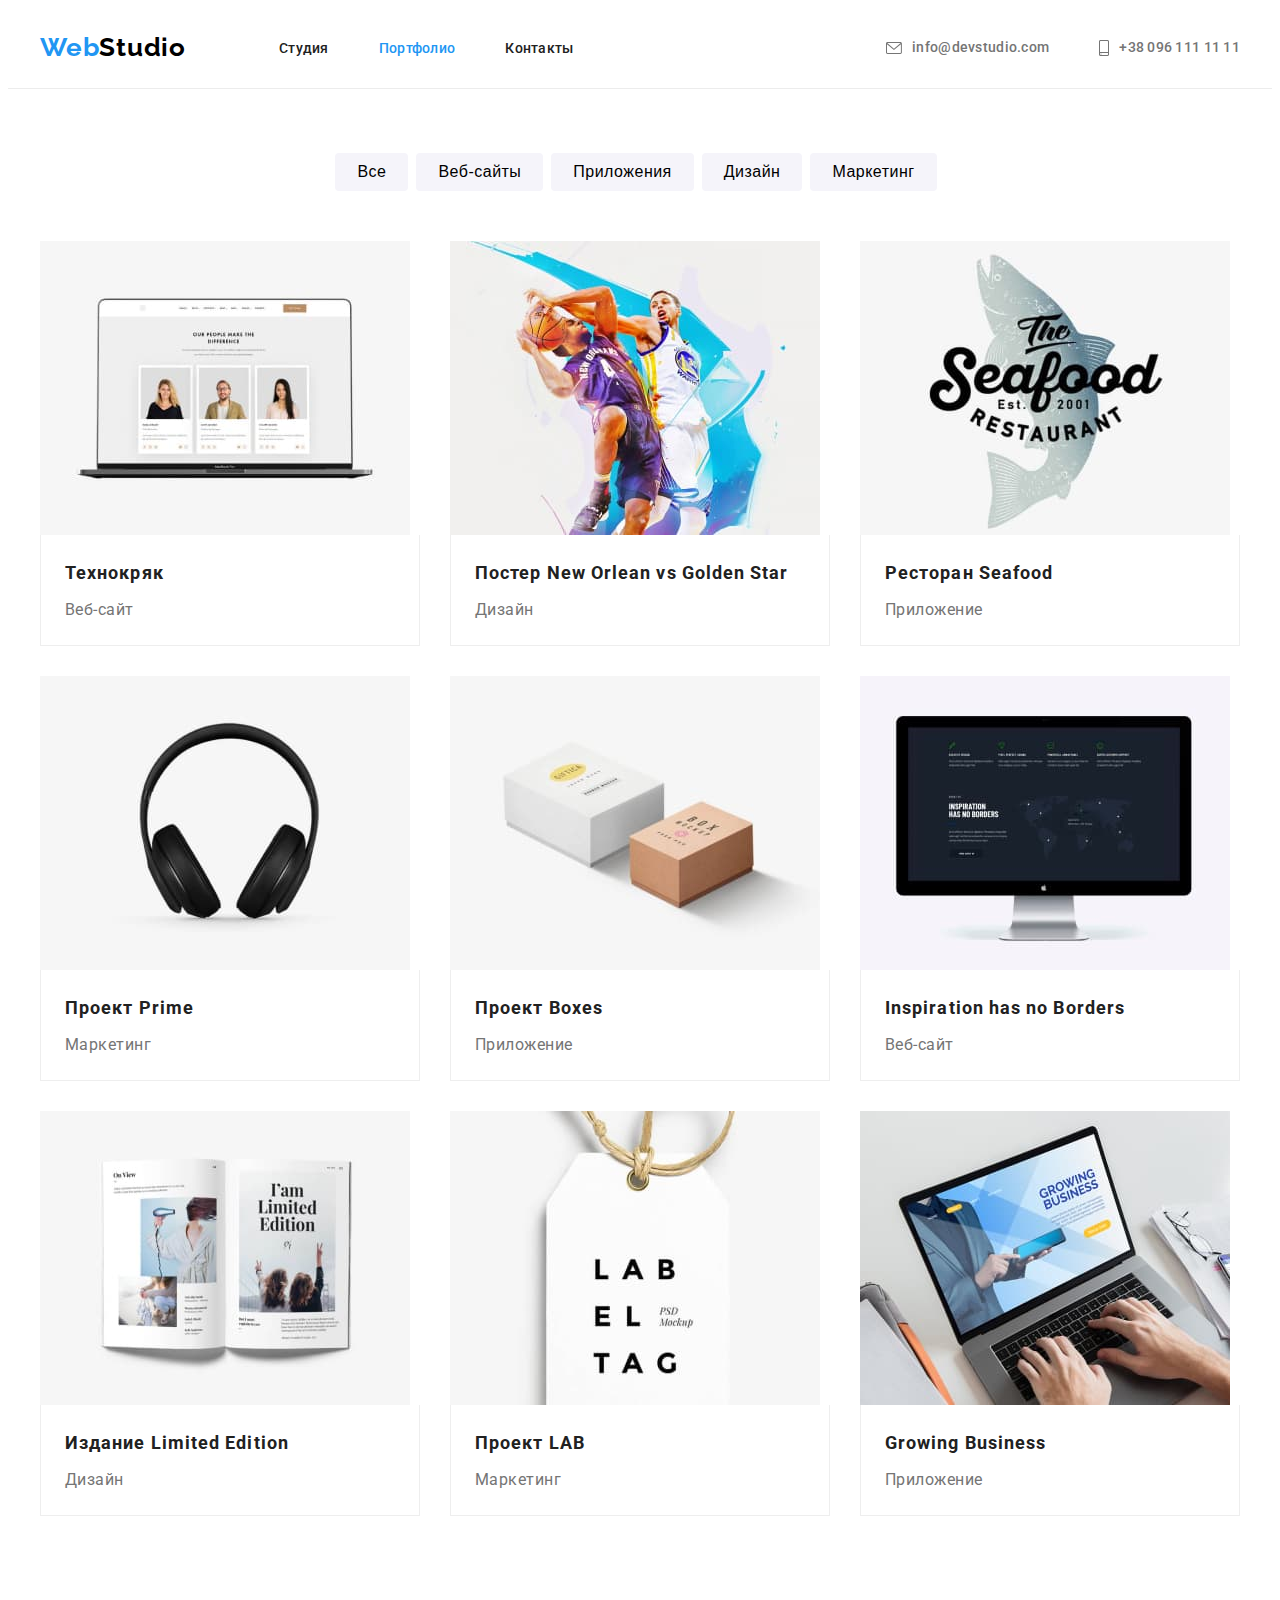
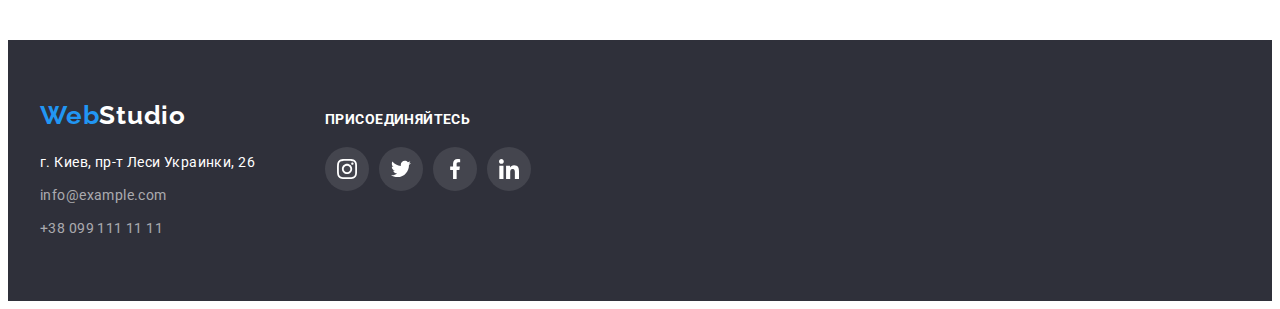
==== portfolio.html @ dc74ca8c "start" ====
<!DOCTYPE html>
<html lang="ru">
  <head>
    <meta charset="UTF-8" />
    <meta http-equiv="X-UA-Compatible" content="IE=edge" />
    <meta name="viewport" content="width=device-width, initial-scale=1.0" />
    <title>WebStudio</title>
    <link rel="preconnect" href="https://fonts.gstatic.com" />
    <link
      href="https://fonts.googleapis.com/css2?family=Raleway:wght@700&family=Roboto:wght@400;500;700;900&display=swap"
      rel="stylesheet"
    />
    <link
      rel="stylesheet"
      href="https://cdnjs.cloudflare.com/ajax/libs/modern-normalize/1.1.0/modern-normalize.min.css"
      integrity="sha512-wpPYUAdjBVSE4KJnH1VR1HeZfpl1ub8YT/NKx4PuQ5NmX2tKuGu6U/JRp5y+Y8XG2tV+wKQpNHVUX03MfMFn9Q=="
      crossorigin="anonymous"
      referrerpolicy="no-referrer"
    />
    <link rel="stylesheet" href="./css/styles.css" />
  </head>
  <body>
    <!--Header-->
    <header class="header">
      <div class="container header-container">
        <a class="logo link" href="./"> <span class="logo-part">Web</span>Studio</a>
        <nav class="navigation">
          <ul class="menu list">
            <li class="menu-item">
              <a class="menu-link link" href="./index.html">Студия</a>
            </li>
            <li class="menu-item">
              <a class="menu-link link current" href="./portfolio.html">Портфолио</a>
            </li>
            <li class="menu-item"><a class="menu-link link" href="">Контакты</a></li>
          </ul>
        </nav>
        <ul class="contacts list">
          <li class="contacts-item">
            <a class="contacts-link link" href="mailto:info@devstudio.com"
              ><svg class="icon-header" width="16" height="12">
                <use href="./images/icons.svg#icon-envelope"></use></svg
              >info@devstudio.com</a
            >
          </li>
          <li class="contacts-item">
            <a class="contacts-link link" href="tel:+380961111111"
              ><svg class="icon-header" width="10" height="16">
                <use href="./images/icons.svg#icon-smartphone"></use></svg
              >+38 096 111 11 11</a
            >
          </li>
        </ul>
      </div>
    </header>
    <!-- Main -->
    <main>
      <section class="portfolio section-portfolio">
        <div class="container">
          <h1 class="visually-hidden">Портфолио</h1>
          <ul class="portfolio-list list">
            <li class="portfolio-item">
              <button class="portfolio-button" type="button">Все</button>
            </li>
            <li class="portfolio-item">
              <button class="portfolio-button" type="button">Веб-сайты</button>
            </li>
            <li class="portfolio-item">
              <button class="portfolio-button" type="button">Приложения</button>
            </li>
            <li class="portfolio-item">
              <button class="portfolio-button" type="button">Дизайн</button>
            </li>
            <li class="portfolio-item">
              <button class="portfolio-button" type="button">Маркетинг</button>
            </li>
          </ul>
          <ul class="portfolio-jobs-list list">
            <li class="portfolio-jobs-item">
              <a class="portfolio-jobs-link link" href=""
                ><img
                  src="./images/portfolio/technocryk.jpg"
                  alt="Страница веб-сайта Технокряк"
                  width="370"
                  height="294"
                />
                <div class="portfolio-jobs-content">
                  <h2 class="portfolio-jobs-title">Технокряк</h2>
                  <p class="portfolio-jobs-text">Веб-сайт</p>
                </div>
              </a>
            </li>
            <li class="portfolio-jobs-item">
              <a class="portfolio-jobs-link link" href=""
                ><img
                  src="./images/portfolio/basketboll.jpg"
                  alt="Два баскетболиста в прыжке"
                  width="370"
                  height="294"
                />
                <div class="portfolio-jobs-content">
                  <h2 class="portfolio-jobs-title">
                    Постер <span lang="en">New Orlean vs Golden Star</span>
                  </h2>
                  <p class="portfolio-jobs-text">Дизайн</p>
                </div>
              </a>
            </li>
            <li class="portfolio-jobs-item">
              <a class="portfolio-jobs-link link" href=""
                ><img
                  src="./images/portfolio/restaurant.jpg"
                  alt="Логотип ресторана"
                  width="370"
                  height="294"
                />
                <div class="portfolio-jobs-content">
                  <h2 class="portfolio-jobs-title">Ресторан <span lang="en">Seafood</span></h2>
                  <p class="portfolio-jobs-text">Приложение</p>
                </div>
              </a>
            </li>
            <li class="portfolio-jobs-item">
              <a class="portfolio-jobs-link link" href=""
                ><img
                  src="./images/portfolio/headphones.jpg"
                  alt="Наушники"
                  width="370"
                  height="294"
                />
                <div class="portfolio-jobs-content">
                  <h2 class="portfolio-jobs-title">Проект <span lang="en">Prime</span></h2>
                  <p class="portfolio-jobs-text">Маркетинг</p>
                </div>
              </a>
            </li>
            <li class="portfolio-jobs-item">
              <a class="portfolio-jobs-link link" href=""
                ><img
                  src="./images/portfolio/boxes.jpg"
                  alt="Две коробки"
                  width="370"
                  height="294"
                />
                <div class="portfolio-jobs-content">
                  <h2 class="portfolio-jobs-title">Проект <span lang="en">Boxes</span></h2>
                  <p class="portfolio-jobs-text">Приложение</p>
                </div>
              </a>
            </li>
            <li class="portfolio-jobs-item">
              <a class="portfolio-jobs-link link" href=""
                ><img src="./images/portfolio/monitor.jpg" alt="Монитор" width="370" height="294" />
                <div class="portfolio-jobs-content">
                  <h2 class="portfolio-jobs-title" lang="en">Inspiration has no Borders</h2>
                  <p class="portfolio-jobs-text">Веб-сайт</p>
                </div>
              </a>
            </li>
            <li class="portfolio-jobs-item">
              <a class="portfolio-jobs-link link" href=""
                ><img
                  src="./images/portfolio/edition.jpg"
                  alt="Журнал в развороте"
                  width="370"
                  height="294"
                />
                <div class="portfolio-jobs-content">
                  <h2 class="portfolio-jobs-title">
                    Издание <span lang="en">Limited Edition</span>
                  </h2>
                  <p class="portfolio-jobs-text">Дизайн</p>
                </div>
              </a>
            </li>
            <li class="portfolio-jobs-item">
              <a class="portfolio-jobs-link link" href=""
                ><img
                  src="./images/portfolio/project.jpg"
                  alt="Бирка проекта"
                  width="370"
                  height="294"
                />
                <div class="portfolio-jobs-content">
                  <h2 class="portfolio-jobs-title">Проект <span lang="en">LAB</span></h2>
                  <p class="portfolio-jobs-text">Маркетинг</p>
                </div>
              </a>
            </li>
            <li class="portfolio-jobs-item">
              <a class="portfolio-jobs-link link" href=""
                ><img
                  src="./images/portfolio/attachment.jpg"
                  alt="Работа за ноутбуком"
                  width="370"
                  height="294"
                />
                <div class="portfolio-jobs-content">
                  <h2 class="portfolio-jobs-title" lang="en">Growing Business</h2>
                  <p class="portfolio-jobs-text">Приложение</p>
                </div>
              </a>
            </li>
          </ul>
        </div>
      </section>
    </main>
    <!--Footer-->
    <footer class="footer">
      <div class="container footer-container">
        <div class="address-container">
          <a class="logo-footer link" href="./"><span class="logo-part">Web</span>Studio</a>
          <address class="address">
            <ul class="address-list list">
              <li class="address-item">
                <a
                  class="address-link link"
                  href="https://goo.gl/maps/QvTUTjKMQHzoDzai6"
                  target="_blank"
                  rel="noopener noreferrer"
                  >г. Киев, пр-т Леси Украинки, 26</a
                >
              </li>
              <li class="address-item">
                <a class="mail-link link" href="mailto:info@example.com">info@example.com</a>
              </li>
              <li class="address-item">
                <a class="mail-link link" href="tel:+380991111111">+38 099 111 11 11</a>
              </li>
            </ul>
          </address>
        </div>
        <div class="social-container">
          <p class="social-text">присоединяйтесь</p>
          <ul class="footer-social-list list">
            <li class="footer-social-item">
              <a href="" class="footer-social-link link">
                <svg class="icon-social-footer" width="20" height="20">
                  <use href="./images/icons.svg#icon-instagram"></use>
                </svg>
              </a>
            </li>
            <li class="footer-social-item">
              <a href="" class="footer-social-link link">
                <svg class="icon-social-footer" width="20" height="20">
                  <use href="./images/icons.svg#icon-twitter"></use>
                </svg>
              </a>
            </li>
            <li class="footer-social-item">
              <a href="" class="footer-social-link link">
                <svg class="icon-social-footer" width="20" height="20">
                  <use href="./images/icons.svg#icon-facebook"></use>
                </svg>
              </a>
            </li>
            <li class="footer-social-item">
              <a href="" class="footer-social-link link">
                <svg class="icon-social-footer" width="20" height="20">
                  <use href="./images/icons.svg#icon-linkedin"></use>
                </svg>
              </a>
            </li>
          </ul>
        </div>
      </div>
    </footer>
  </body>
</html>
---- css/styles.css ----
/*=============WebStudio=============*/
:root {
  --main-font: 'Roboto', sans-serif;
  --secondary-font: 'Raleway', sans-serif;
  --accent-color: #2196f3;
  --font-color: #212121;
  --secondary-color: #ffffff;
  --logo-header-color: #000000;
  --logo-part-color: #2196f3;
  --text-color: #757575;
  --hero-background-color: #c4c4c4;
  --footer-background-color: #2f303a;
  --button-background-color: #188ce8;
  --portfolio-button-color: #f5f4fa;
  --mail-link-color: rgba(255, 255, 255, 0.6);
  --border-header: #ececec;
  --border-portfolio: #eeeeee;
  --social-icon: #afb1b8;
}

body {
  font-family: var(--main-font);
  color: var(--font-color);
  font-weight: 400;
  font-size: 14px;
}

/* Стили для обнуления верхних отступов у элементов */
h1,
h2,
h3,
h4,
h5,
h6,
p {
  margin-top: 0;
}

/* Класс для обнуления базовых свойств у списков (ul, ol) */
.list {
  list-style: none;
  padding-left: 0;
  margin: 0;
}

/* Класс для обнуления базовых свойств у ссылок */
.link {
  text-decoration: none;
  color: inherit;
}

/* Класс для обнуления базовых свойств у кнопки */
.button {
  border: none;
  background: transparent;
  color: inherit;
  font-family: inherit;
  cursor: pointer;
}

/* Свойства для корректного отображения картинок */
img {
  display: block;
  max-width: 100%;
  height: auto;
}

/* Свойства для обнуления курсива у address */

address {
  font-style: inherit;
}

/* Класс чтобы визуально спрятать элементы */

.visually-hidden {
  position: absolute;
  clip: rect(0 0 0 0);
  width: 1px;
  height: 1px;
  margin: -1px;
}

/*======= Components ========*/
.container {
  width: 1200px;
  padding-left: 15px;
  padding-right: 15px;
  margin: 0 auto;
}
.section {
  padding-top: 94px;
  padding-bottom: 94px;
}
/*======= End Components ========*/

/*========= HEADER ========*/
.header {
  border-bottom: 1px solid var(--border-header);
}
.header-container,
.navigation,
.menu,
.contacts,
.logo,
.contacts-link {
  display: flex;
  align-items: center;
}
.menu-item,
.contacts-item:not(:last-child) {
  margin-right: 50px;
}
.contacts {
  margin-left: auto;
}
.logo {
  font-family: var(--secondary-font);
  font-weight: 700;
  font-size: 26px;
  line-height: 1.19;
  letter-spacing: 0.03em;
  color: var(--logo-header-color);
  margin-right: 93px;
  padding-top: 24px;
  padding-bottom: 25px;
}
.logo-part {
  color: var(--logo-part-color);
}
.menu-link,
.contacts-link {
  font-weight: 500;
  line-height: 1.14;
  letter-spacing: 0.02em;
  padding-top: 32px;
  padding-bottom: 32px;
}
.menu-link {
  color: inherit;
}
.menu-link:hover,
.menu-link:focus {
  color: var(--accent-color);
}
.menu-link.current {
  color: var(--accent-color);
}
.contacts-link {
  color: var(--text-color);
}
.contacts-link:hover,
.contacts-link:focus {
  color: var(--accent-color);
}
.icon-header {
  fill: currentColor;
  margin-right: 10px;
}

/*========= END HEADER ========*/

/*========= HERO ========*/
.hero .container {
  width: 696px;
}
.hero {
  background-color: var(--hero-background-color);
  padding: 200px 0;
  text-align: center;
  background-image: linear-gradient(rgba(47, 48, 58, 0.4), rgba(47, 48, 58, 0.4)),
    url(../images/hero.jpg);
  background-size: cover;
  max-width: 1600px;
  background-position: center;
  margin: 0 auto;
  background-repeat: no-repeat;
}

.hero-title {
  font-weight: 900;
  font-size: 44px;
  line-height: 1.364;
  letter-spacing: 0.06em;
  text-transform: uppercase;
  color: var(--secondary-color);
  margin-bottom: 30px;
}
.modal-button {
  border-radius: 4px;
  border: none;
  padding: 10px 32px;
  font-weight: 700;
  font-size: 16px;
  line-height: 1.88;
  letter-spacing: 0.06em;
  color: var(--secondary-color);
  background-color: var(--accent-color);
  cursor: pointer;
}
.modal-button:hover,
.modal-button:focus {
  background-color: var(--button-background-color);
}
/*========= END HERO ========*/

/*========= ADVANTAGES ========*/
.advantages-cards {
  display: flex;
  justify-content: center;
  align-items: center;
  width: 270px;
  height: 120px;
  background: var(--portfolio-button-color);
  border-radius: 4px;
  margin-bottom: 30px;
}

.advantages-title {
  font-weight: 700;
  line-height: 1.143;
  letter-spacing: 0.03em;
  text-transform: uppercase;
  margin-bottom: 10px;
}
.advantages-text {
  line-height: 1.714;
  letter-spacing: 0.03em;
  color: var(--text-color);
  margin-bottom: 0;
}
.advantages-list {
  display: flex;
  flex-wrap: wrap;
  margin-left: -30px;
  margin-top: -30px;
}
.advantages-item {
  flex-basis: calc((100% - 120px) / 4);
  margin-left: 30px;
  margin-top: 30px;
}
.advantages {
  padding-bottom: 0;
}
/*========= END ADVANTAGES ========*/

/*========= GALLERY ========*/
.gallery-title,
.team-title {
  font-weight: 700;
  font-size: 36px;
  line-height: 1.17;
  text-align: center;
  letter-spacing: 0.03em;
  margin-bottom: 50px;
}
.gallery-list {
  display: flex;
  flex-wrap: wrap;
  margin-left: -30px;
  margin-top: -30px;
}
.gallery-item {
  flex-basis: calc((100% - 90px) / 3);
  margin-left: 30px;
  margin-top: 30px;
}
/*========= END GALLERY ========*/

/*========= TEAM ========*/
.team {
  background-color: var(--portfolio-button-color);
}
.team-title-item,
.team-text {
  font-size: 16px;
  line-height: 1.19;
  letter-spacing: 0.03em;
}
.team-title-item {
  font-weight: 500;
  margin-bottom: 10px;
}
.team-text {
  color: var(--text-color);
  margin-bottom: 16px;
}
.team-list {
  display: flex;
  flex-wrap: wrap;
  margin-left: -30px;
  margin-top: -30px;
  text-align: center;
}
.team-item {
  flex-basis: calc((100% - 120px) / 4);
  margin-left: 30px;
  margin-top: 30px;
}
.social-list {
  display: flex;
  justify-content: space-between;
}
.social-link {
  display: flex;
  align-items: center;
  justify-content: center;
  width: 44px;
  height: 44px;
  border-radius: 50%;
  fill: var(--social-icon);
}
.social-link:hover,
.social-link:focus {
  fill: var(--secondary-color);
  background-color: var(--accent-color);
}
.team-item-content {
  padding: 30px 32px;
  box-shadow: 0px 1px 3px rgba(0, 0, 0, 0.12), 0px 1px 1px rgba(0, 0, 0, 0.14),
    0px 2px 1px rgba(0, 0, 0, 0.2);
  border-radius: 0px 0px 4px 4px;
}
/*========= END TEAM ========*/

/*========= CLIENTS ========*/

.clients-title {
  font-weight: 700;
  font-size: 36px;
  line-height: 1.167;
  text-align: center;
  letter-spacing: 0.03em;
  margin-bottom: 50px;
}
.clients-list {
  display: flex;
  justify-content: space-between;
}
.clients-link {
  display: flex;
  align-items: center;
  justify-content: center;
  width: 170px;
  height: 92px;
  border: 1px solid var(--social-icon);
  border-radius: 4px;
  fill: var(--social-icon);
}

.clients-link:hover,
.clients-link:focus {
  fill: var(--accent-color);
  border-color: var(--accent-color);
}
/*========= END CLIENTS ========*/

/*========= PORTFOLIO ========*/
.section-portfolio {
  padding-top: 64px;
  padding-bottom: 124px;
}

.portfolio-button {
  display: inline-block;
  font-weight: 500;
  font-size: 16px;
  line-height: 1.63;
  border-radius: 4px;
  border: none;
  text-align: center;
  letter-spacing: 0.03em;
  background-color: var(--portfolio-button-color);
  cursor: pointer;
  padding: 6px 22px;
}
.portfolio-button:hover,
.portfolio-button:focus {
  color: var(--secondary-color);
  background-color: var(--accent-color);
}
.portfolio-jobs-title {
  font-weight: 700;
  font-size: 18px;
  line-height: 2;
  letter-spacing: 0.06em;
  color: var(--font-color);
  margin-bottom: 4px;
}
.portfolio-jobs-text {
  font-size: 16px;
  line-height: 1.88;
  letter-spacing: 0.03em;
  color: var(--text-color);
  margin-bottom: 0;
}
.portfolio-item {
  margin-right: 8px;
}
.portfolio-list {
  display: flex;
  justify-content: center;
  margin-bottom: 50px;
}
.portfolio-jobs-list {
  display: flex;
  flex-wrap: wrap;
  margin-left: -30px;
  margin-top: -30px;
}
.portfolio-jobs-item {
  flex-basis: calc((100% - 90px) / 3);
  margin-left: 30px;
  margin-top: 30px;
}
.portfolio-jobs-content {
  display: block;
  padding: 20px 24px;
  border-right: 1px solid var(--border-portfolio);
  border-bottom: 1px solid var(--border-portfolio);
  border-left: 1px solid var(--border-portfolio);
}
.portfolio-button:hover,
.portfolio-button:focus {
  box-shadow: 0px 3px 1px rgba(0, 0, 0, 0.1), 0px 1px 2px rgba(0, 0, 0, 0.08),
    0px 2px 2px rgba(0, 0, 0, 0.12);
}
.portfolio-jobs-link:hover,
.portfolio-jobs-link:focus {
  display: block;
  box-shadow: 0px 1px 1px rgba(0, 0, 0, 0.12), 0px 4px 4px rgba(0, 0, 0, 0.06),
    1px 4px 6px rgba(0, 0, 0, 0.16);
}
/*========= END PORTFOLIO ========*/

/*========= FOOTER ========*/
.footer {
  background-color: var(--footer-background-color);
  padding: 60px 0;
}
.logo-footer {
  font-family: var(--secondary-font);
  font-weight: 700;
  font-size: 26px;
  line-height: 1.19;
  letter-spacing: 0.03em;
  color: var(--secondary-color);
}

.address {
  font-size: inherit;
  margin-top: 20px;
}
.address-item:not(:last-child) {
  margin-bottom: 9px;
}
.address-link,
.mail-link {
  line-height: 1.714;
  letter-spacing: 0.03em;
}
.address-link {
  color: var(--secondary-color);
}
.address-link:hover,
.address-link:focus {
  color: var(--accent-color);
}
.mail-link {
  color: var(--mail-link-color);
}
.mail-link:hover,
.mail-link:focus {
  color: var(--accent-color);
}
.social-text {
  font-weight: 700;
  line-height: 1.143;
  letter-spacing: 0.03em;
  text-transform: uppercase;
  color: var(--secondary-color);
  margin-bottom: 20px;
}
.footer-social-list {
  display: flex;
}
.footer-social-link {
  display: flex;
  align-items: center;
  justify-content: center;
  width: 44px;
  height: 44px;
  border-radius: 50%;
  fill: var(--secondary-color);
  background-color: rgba(255, 255, 255, 0.1);
}
.footer-social-link:hover,
.footer-social-link:focus {
  background-color: var(--accent-color);
}
.footer-container {
  display: flex;
  align-items: baseline;
}
.address-container {
  margin-right: 70px;
}
.footer-social-item:not(:last-child) {
  margin-right: 10px;
}
/*========= END FOOTER ========*/
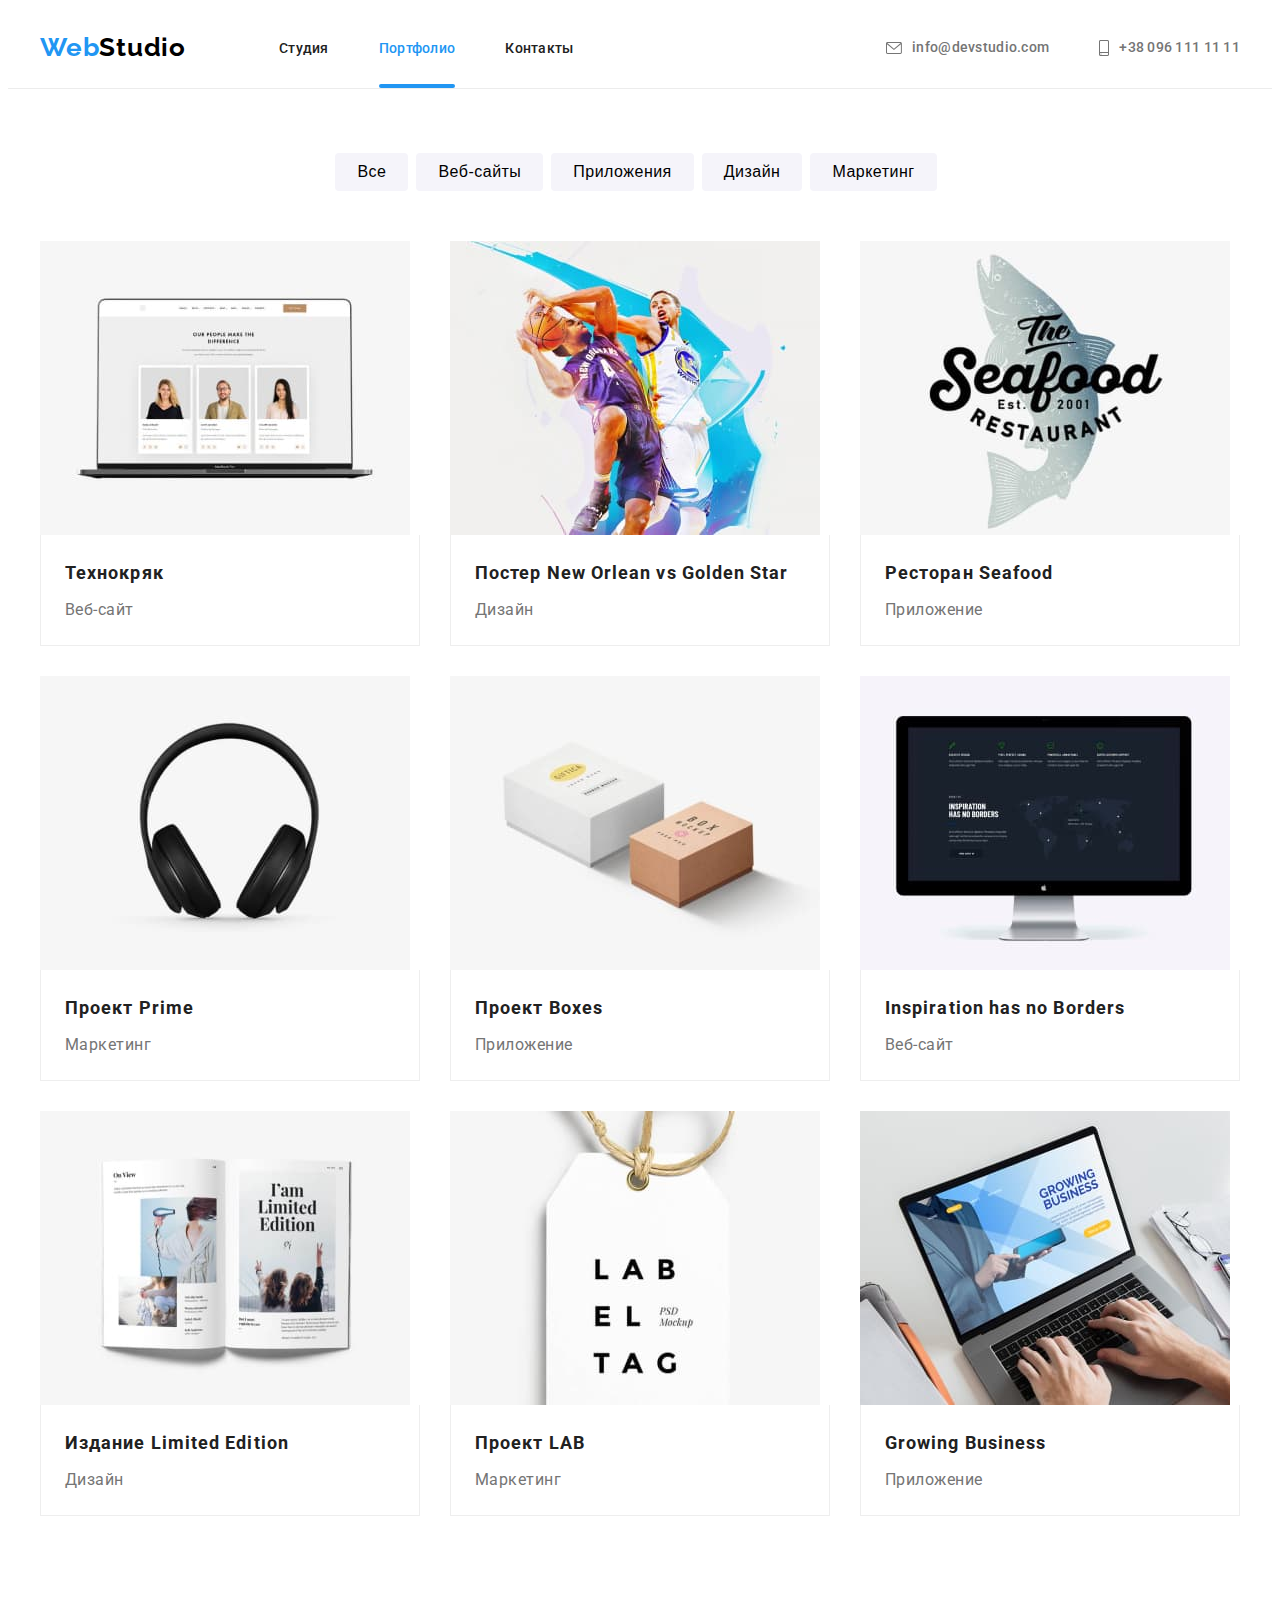
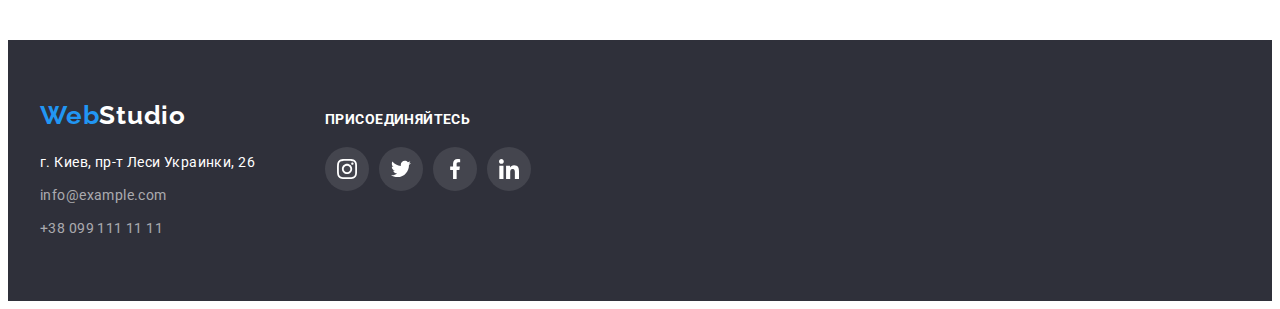
==== commit 870582ae: "Update portfolio.html" ====
--- a/portfolio.html
+++ b/portfolio.html
@@ -17,6 +17,10 @@
       crossorigin="anonymous"
       referrerpolicy="no-referrer"
     />
+    <link
+      rel="stylesheet"
+      href="https://cdnjs.cloudflare.com/ajax/libs/animate.css/4.1.1/animate.min.css"
+    />
     <link rel="stylesheet" href="./css/styles.css" />
   </head>
   <body>
@@ -32,7 +36,7 @@
             <li class="menu-item">
               <a class="menu-link link current" href="./portfolio.html">Портфолио</a>
             </li>
-            <li class="menu-item"><a class="menu-link link" href="">Контакты</a></li>
+            <li class="menu-item"><a class="menu-link link" href="#">Контакты</a></li>
           </ul>
         </nav>
         <ul class="contacts list">
@@ -77,13 +81,20 @@
           </ul>
           <ul class="portfolio-jobs-list list">
             <li class="portfolio-jobs-item">
-              <a class="portfolio-jobs-link link" href=""
-                ><img
-                  src="./images/portfolio/technocryk.jpg"
-                  alt="Страница веб-сайта Технокряк"
-                  width="370"
-                  height="294"
-                />
+              <a class="portfolio-jobs-link link" href="#"
+                ><div class="portfolio-jobs-img">
+                  <img
+                    src="./images/portfolio/technocryk.jpg"
+                    alt="Страница веб-сайта Технокряк"
+                    width="370"
+                    height="294"
+                  />
+                  <p class="overlay">
+                    Технокряк это современная площадка распространения коронавируса. Компании
+                    используют эту платформу для цифрового шпионажа и атак на защищённые сервера
+                    конкурентов.
+                  </p>
+                </div>
                 <div class="portfolio-jobs-content">
                   <h2 class="portfolio-jobs-title">Технокряк</h2>
                   <p class="portfolio-jobs-text">Веб-сайт</p>
@@ -91,13 +102,20 @@
               </a>
             </li>
             <li class="portfolio-jobs-item">
-              <a class="portfolio-jobs-link link" href=""
-                ><img
-                  src="./images/portfolio/basketboll.jpg"
-                  alt="Два баскетболиста в прыжке"
-                  width="370"
-                  height="294"
-                />
+              <a class="portfolio-jobs-link link" href="#"
+                ><div class="portfolio-jobs-img">
+                  <img
+                    src="./images/portfolio/basketboll.jpg"
+                    alt="Два баскетболиста в прыжке"
+                    width="370"
+                    height="294"
+                  />
+                  <p class="overlay">
+                    Технокряк это современная площадка распространения коронавируса. Компании
+                    используют эту платформу для цифрового шпионажа и атак на защищённые сервера
+                    конкурентов.
+                  </p>
+                </div>
                 <div class="portfolio-jobs-content">
                   <h2 class="portfolio-jobs-title">
                     Постер <span lang="en">New Orlean vs Golden Star</span>
@@ -107,13 +125,20 @@
               </a>
             </li>
             <li class="portfolio-jobs-item">
-              <a class="portfolio-jobs-link link" href=""
-                ><img
-                  src="./images/portfolio/restaurant.jpg"
-                  alt="Логотип ресторана"
-                  width="370"
-                  height="294"
-                />
+              <a class="portfolio-jobs-link link" href="#"
+                ><div class="portfolio-jobs-img">
+                  <img
+                    src="./images/portfolio/restaurant.jpg"
+                    alt="Логотип ресторана"
+                    width="370"
+                    height="294"
+                  />
+                  <p class="overlay">
+                    Технокряк это современная площадка распространения коронавируса. Компании
+                    используют эту платформу для цифрового шпионажа и атак на защищённые сервера
+                    конкурентов.
+                  </p>
+                </div>
                 <div class="portfolio-jobs-content">
                   <h2 class="portfolio-jobs-title">Ресторан <span lang="en">Seafood</span></h2>
                   <p class="portfolio-jobs-text">Приложение</p>
@@ -121,13 +146,20 @@
               </a>
             </li>
             <li class="portfolio-jobs-item">
-              <a class="portfolio-jobs-link link" href=""
-                ><img
-                  src="./images/portfolio/headphones.jpg"
-                  alt="Наушники"
-                  width="370"
-                  height="294"
-                />
+              <a class="portfolio-jobs-link link" href="#"
+                ><div class="portfolio-jobs-img">
+                  <img
+                    src="./images/portfolio/headphones.jpg"
+                    alt="Наушники"
+                    width="370"
+                    height="294"
+                  />
+                  <p class="overlay">
+                    Технокряк это современная площадка распространения коронавируса. Компании
+                    используют эту платформу для цифрового шпионажа и атак на защищённые сервера
+                    конкурентов.
+                  </p>
+                </div>
                 <div class="portfolio-jobs-content">
                   <h2 class="portfolio-jobs-title">Проект <span lang="en">Prime</span></h2>
                   <p class="portfolio-jobs-text">Маркетинг</p>
@@ -135,13 +167,20 @@
               </a>
             </li>
             <li class="portfolio-jobs-item">
-              <a class="portfolio-jobs-link link" href=""
-                ><img
-                  src="./images/portfolio/boxes.jpg"
-                  alt="Две коробки"
-                  width="370"
-                  height="294"
-                />
+              <a class="portfolio-jobs-link link" href="#"
+                ><div class="portfolio-jobs-img">
+                  <img
+                    src="./images/portfolio/boxes.jpg"
+                    alt="Две коробки"
+                    width="370"
+                    height="294"
+                  />
+                  <p class="overlay">
+                    Технокряк это современная площадка распространения коронавируса. Компании
+                    используют эту платформу для цифрового шпионажа и атак на защищённые сервера
+                    конкурентов.
+                  </p>
+                </div>
                 <div class="portfolio-jobs-content">
                   <h2 class="portfolio-jobs-title">Проект <span lang="en">Boxes</span></h2>
                   <p class="portfolio-jobs-text">Приложение</p>
@@ -149,8 +188,20 @@
               </a>
             </li>
             <li class="portfolio-jobs-item">
-              <a class="portfolio-jobs-link link" href=""
-                ><img src="./images/portfolio/monitor.jpg" alt="Монитор" width="370" height="294" />
+              <a class="portfolio-jobs-link link" href="#"
+                ><div class="portfolio-jobs-img">
+                  <img
+                    src="./images/portfolio/monitor.jpg"
+                    alt="Монитор"
+                    width="370"
+                    height="294"
+                  />
+                  <p class="overlay">
+                    Технокряк это современная площадка распространения коронавируса. Компании
+                    используют эту платформу для цифрового шпионажа и атак на защищённые сервера
+                    конкурентов.
+                  </p>
+                </div>
                 <div class="portfolio-jobs-content">
                   <h2 class="portfolio-jobs-title" lang="en">Inspiration has no Borders</h2>
                   <p class="portfolio-jobs-text">Веб-сайт</p>
@@ -158,13 +209,20 @@
               </a>
             </li>
             <li class="portfolio-jobs-item">
-              <a class="portfolio-jobs-link link" href=""
-                ><img
-                  src="./images/portfolio/edition.jpg"
-                  alt="Журнал в развороте"
-                  width="370"
-                  height="294"
-                />
+              <a class="portfolio-jobs-link link" href="#"
+                ><div class="portfolio-jobs-img">
+                  <img
+                    src="./images/portfolio/edition.jpg"
+                    alt="Журнал в развороте"
+                    width="370"
+                    height="294"
+                  />
+                  <p class="overlay">
+                    Технокряк это современная площадка распространения коронавируса. Компании
+                    используют эту платформу для цифрового шпионажа и атак на защищённые сервера
+                    конкурентов.
+                  </p>
+                </div>
                 <div class="portfolio-jobs-content">
                   <h2 class="portfolio-jobs-title">
                     Издание <span lang="en">Limited Edition</span>
@@ -174,13 +232,20 @@
               </a>
             </li>
             <li class="portfolio-jobs-item">
-              <a class="portfolio-jobs-link link" href=""
-                ><img
-                  src="./images/portfolio/project.jpg"
-                  alt="Бирка проекта"
-                  width="370"
-                  height="294"
-                />
+              <a class="portfolio-jobs-link link" href="#"
+                ><div class="portfolio-jobs-img">
+                  <img
+                    src="./images/portfolio/project.jpg"
+                    alt="Бирка проекта"
+                    width="370"
+                    height="294"
+                  />
+                  <p class="overlay">
+                    Технокряк это современная площадка распространения коронавируса. Компании
+                    используют эту платформу для цифрового шпионажа и атак на защищённые сервера
+                    конкурентов.
+                  </p>
+                </div>
                 <div class="portfolio-jobs-content">
                   <h2 class="portfolio-jobs-title">Проект <span lang="en">LAB</span></h2>
                   <p class="portfolio-jobs-text">Маркетинг</p>
@@ -188,13 +253,20 @@
               </a>
             </li>
             <li class="portfolio-jobs-item">
-              <a class="portfolio-jobs-link link" href=""
-                ><img
-                  src="./images/portfolio/attachment.jpg"
-                  alt="Работа за ноутбуком"
-                  width="370"
-                  height="294"
-                />
+              <a class="portfolio-jobs-link link" href="#"
+                ><div class="portfolio-jobs-img">
+                  <img
+                    src="./images/portfolio/attachment.jpg"
+                    alt="Работа за ноутбуком"
+                    width="370"
+                    height="294"
+                  />
+                  <p class="overlay">
+                    Технокряк это современная площадка распространения коронавируса. Компании
+                    используют эту платформу для цифрового шпионажа и атак на защищённые сервера
+                    конкурентов.
+                  </p>
+                </div>
                 <div class="portfolio-jobs-content">
                   <h2 class="portfolio-jobs-title" lang="en">Growing Business</h2>
                   <p class="portfolio-jobs-text">Приложение</p>
@@ -234,28 +306,28 @@
           <p class="social-text">присоединяйтесь</p>
           <ul class="footer-social-list list">
             <li class="footer-social-item">
-              <a href="" class="footer-social-link link">
+              <a href="#" class="footer-social-link link">
                 <svg class="icon-social-footer" width="20" height="20">
                   <use href="./images/icons.svg#icon-instagram"></use>
                 </svg>
               </a>
             </li>
             <li class="footer-social-item">
-              <a href="" class="footer-social-link link">
+              <a href="#" class="footer-social-link link">
                 <svg class="icon-social-footer" width="20" height="20">
                   <use href="./images/icons.svg#icon-twitter"></use>
                 </svg>
               </a>
             </li>
             <li class="footer-social-item">
-              <a href="" class="footer-social-link link">
+              <a href="#" class="footer-social-link link">
                 <svg class="icon-social-footer" width="20" height="20">
                   <use href="./images/icons.svg#icon-facebook"></use>
                 </svg>
               </a>
             </li>
             <li class="footer-social-item">
-              <a href="" class="footer-social-link link">
+              <a href="#" class="footer-social-link link">
                 <svg class="icon-social-footer" width="20" height="20">
                   <use href="./images/icons.svg#icon-linkedin"></use>
                 </svg>
--- a/css/styles.css
+++ b/css/styles.css
@@ -16,6 +16,7 @@
   --border-header: #ececec;
   --border-portfolio: #eeeeee;
   --social-icon: #afb1b8;
+  --timing-function: cubic-bezier(0.4, 0, 0.2, 1);
 }
 
 body {
@@ -138,6 +139,7 @@
 }
 .menu-link {
   color: inherit;
+  transition: color 250ms var(--timing-function);
 }
 .menu-link:hover,
 .menu-link:focus {
@@ -145,9 +147,21 @@
 }
 .menu-link.current {
   color: var(--accent-color);
+  position: relative;
+}
+.menu-link.current::after {
+  position: absolute;
+  display: block;
+  bottom: 0;
+  content: '';
+  width: 100%;
+  height: 4px;
+  background-color: var(--accent-color);
+  border-radius: 2px;
 }
 .contacts-link {
   color: var(--text-color);
+  transition: color 250ms var(--timing-function);
 }
 .contacts-link:hover,
 .contacts-link:focus {
@@ -197,6 +211,7 @@
   color: var(--secondary-color);
   background-color: var(--accent-color);
   cursor: pointer;
+  transition: background-color 250ms var(--timing-function);
 }
 .modal-button:hover,
 .modal-button:focus {
@@ -266,6 +281,26 @@
   margin-left: 30px;
   margin-top: 30px;
 }
+.gallery-img {
+  position: relative;
+}
+.overlay-gallery {
+  position: absolute;
+  top: 224px;
+  left: 0;
+  width: 100%;
+  height: 70px;
+  font-weight: 700;
+  line-height: 1.143;
+  text-align: center;
+  letter-spacing: 0.03em;
+  text-transform: uppercase;
+  color: var(--secondary-color);
+  background-color: rgba(47, 48, 58, 0.8);
+  padding: 27px 0;
+  margin: 0;
+}
+
 /*========= END GALLERY ========*/
 
 /*========= TEAM ========*/
@@ -310,6 +345,7 @@
   height: 44px;
   border-radius: 50%;
   fill: var(--social-icon);
+  transition: background-color 250ms var(--timing-function), fill 250ms var(--timing-function);
 }
 .social-link:hover,
 .social-link:focus {
@@ -347,6 +383,7 @@
   border: 1px solid var(--social-icon);
   border-radius: 4px;
   fill: var(--social-icon);
+  transition: border-color 250ms var(--timing-function), fill 250ms var(--timing-function);
 }
 
 .clients-link:hover,
@@ -361,7 +398,6 @@
   padding-top: 64px;
   padding-bottom: 124px;
 }
-
 .portfolio-button {
   display: inline-block;
   font-weight: 500;
@@ -374,11 +410,18 @@
   background-color: var(--portfolio-button-color);
   cursor: pointer;
   padding: 6px 22px;
+  transition: color 250ms var(--timing-function), background-color 250ms var(--timing-function),
+    box-shadow 250ms var(--timing-function);
 }
 .portfolio-button:hover,
 .portfolio-button:focus {
   color: var(--secondary-color);
   background-color: var(--accent-color);
+}
+.portfolio-button:hover,
+.portfolio-button:focus {
+  box-shadow: 0px 3px 1px rgba(0, 0, 0, 0.1), 0px 1px 2px rgba(0, 0, 0, 0.08),
+    0px 2px 2px rgba(0, 0, 0, 0.12);
 }
 .portfolio-jobs-title {
   font-weight: 700;
@@ -421,16 +464,38 @@
   border-bottom: 1px solid var(--border-portfolio);
   border-left: 1px solid var(--border-portfolio);
 }
-.portfolio-button:hover,
-.portfolio-button:focus {
-  box-shadow: 0px 3px 1px rgba(0, 0, 0, 0.1), 0px 1px 2px rgba(0, 0, 0, 0.08),
-    0px 2px 2px rgba(0, 0, 0, 0.12);
+.portfolio-jobs-link {
+  display: block;
+  transition: box-shadow 250ms var(--timing-function), transform 250ms var(--timing-function);
 }
 .portfolio-jobs-link:hover,
 .portfolio-jobs-link:focus {
-  display: block;
   box-shadow: 0px 1px 1px rgba(0, 0, 0, 0.12), 0px 4px 4px rgba(0, 0, 0, 0.06),
     1px 4px 6px rgba(0, 0, 0, 0.16);
+}
+.portfolio-jobs-img {
+  position: relative;
+  overflow: hidden;
+}
+.overlay {
+  position: absolute;
+  top: 0;
+  left: 0;
+  width: 100%;
+  height: 100%;
+  background-color: rgba(33, 150, 243, 0.9);
+  color: var(--secondary-color);
+  font-size: 18px;
+  line-height: 1.556;
+  letter-spacing: 0.03em;
+  overflow: auto;
+  padding: 63px 24px;
+  transform: translateY(100%);
+  transition: transform 250ms var(--timing-function);
+}
+.portfolio-jobs-link:hover .overlay,
+.portfolio-jobs-link:focus .overlay {
+  transform: translateY(0%);
 }
 /*========= END PORTFOLIO ========*/
 
@@ -462,6 +527,7 @@
 }
 .address-link {
   color: var(--secondary-color);
+  transition: color 250ms var(--timing-function);
 }
 .address-link:hover,
 .address-link:focus {
@@ -469,6 +535,7 @@
 }
 .mail-link {
   color: var(--mail-link-color);
+  transition: color 250ms var(--timing-function);
 }
 .mail-link:hover,
 .mail-link:focus {
@@ -494,6 +561,7 @@
   border-radius: 50%;
   fill: var(--secondary-color);
   background-color: rgba(255, 255, 255, 0.1);
+  transition: background-color 250ms var(--timing-function);
 }
 .footer-social-link:hover,
 .footer-social-link:focus {
@@ -510,3 +578,47 @@
   margin-right: 10px;
 }
 /*========= END FOOTER ========*/
+
+.backdrop {
+  position: fixed;
+  top: 0;
+  left: 0;
+  width: 100vw;
+  height: 100vh;
+  background-color: rgba(0, 0, 0, 0.2);
+  opacity: 1;
+  transition: opacity 250ms var(--timing-function);
+}
+.backdrop.is-hidden .modal {
+  transform: translate(-50%, -50%) scale(0.7);
+}
+.modal {
+  position: absolute;
+  left: 50%;
+  top: 50%;
+  width: 528px;
+  height: 581px;
+  background-color: var(--secondary-color);
+  box-shadow: 0px 1px 3px rgba(0, 0, 0, 0.12), 0px 1px 1px rgba(0, 0, 0, 0.14),
+    0px 2px 1px rgba(0, 0, 0, 0.2);
+  border-radius: 4px;
+  transform: translate(-50%, -50%) scale(1);
+  transition: transform 250ms var(--timing-function);
+}
+.close-button {
+  position: absolute;
+  top: 14px;
+  right: 14px;
+  width: 18px;
+  height: 18px;
+  color: var(--logo-header-color);
+  border: none;
+  background-color: transparent;
+  cursor: pointer;
+  padding: 0;
+}
+.backdrop.is-hidden {
+  opacity: 0;
+  visibility: hidden;
+  pointer-events: none;
+}
